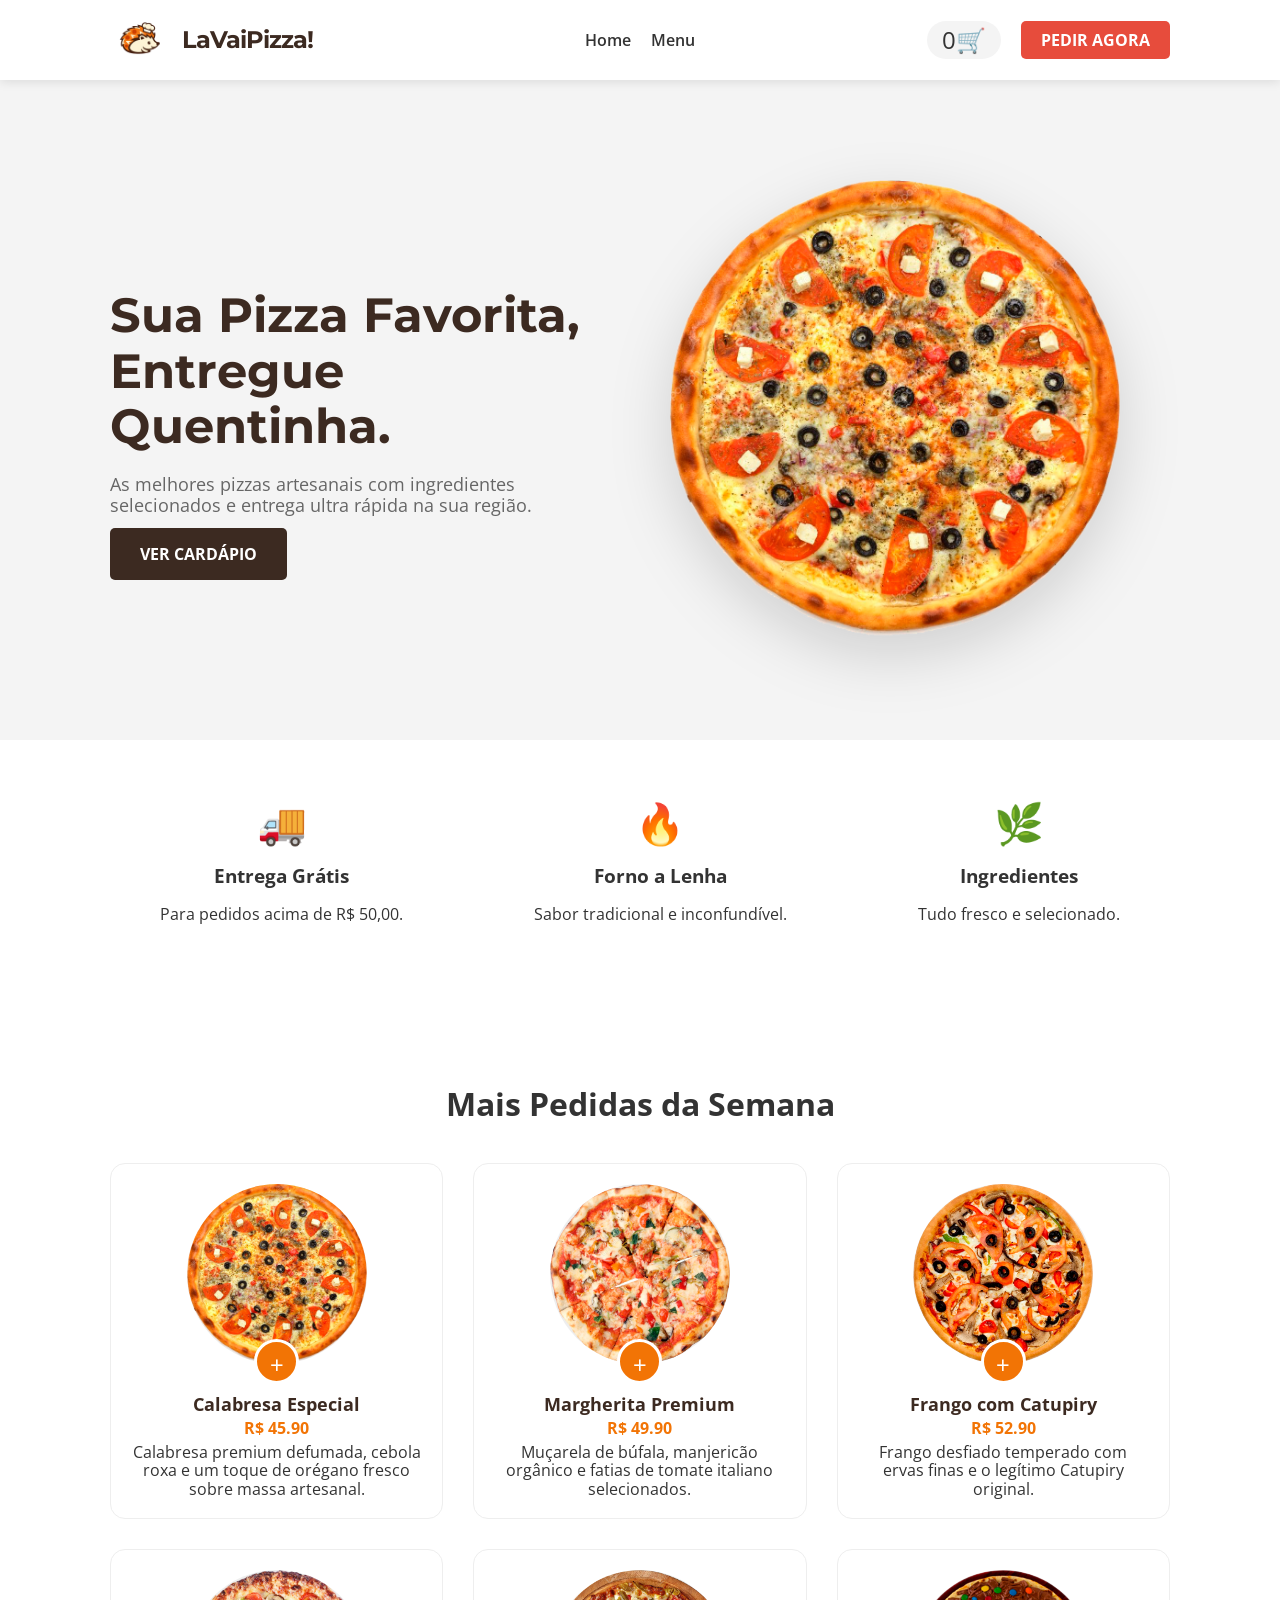
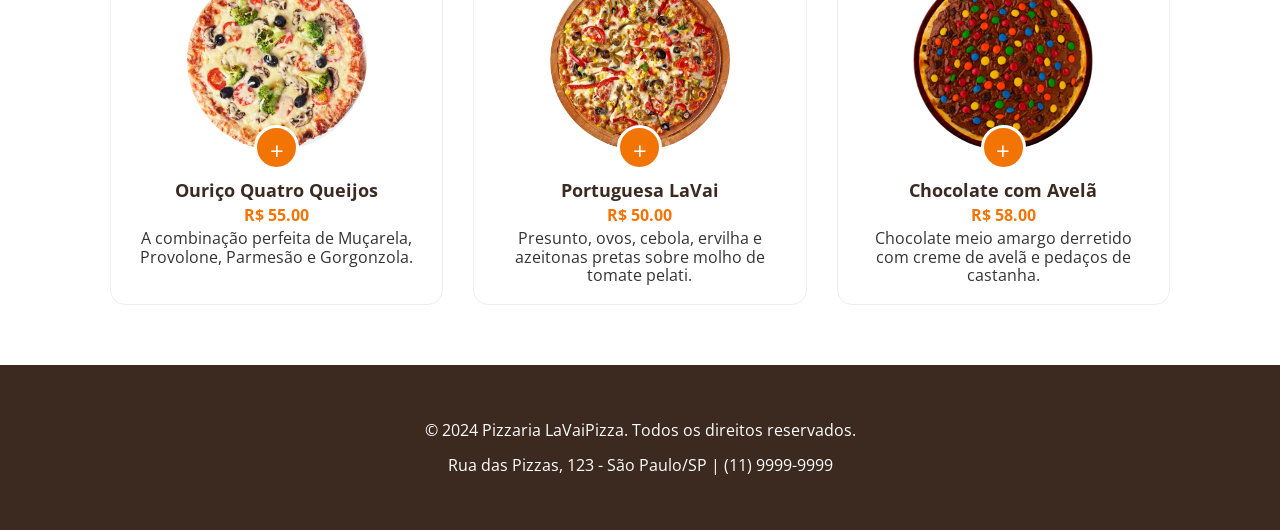
==== index.html @ 0cd98730 "first commit" ====
<!doctype html>
<html lang="pt-br">
  <head>
    <meta charset="utf-8" />
    <title>LaVaiPizza - Sua Pizza Favorita</title>
    <link rel="stylesheet" href="assets/css/normalize.css" />
    <link rel="stylesheet" href="assets/css/style.css" />
    <meta name="viewport" content="width=device-width, initial-scale=1.0" />
    <link
      href="https://fonts.googleapis.com/css2?family=Montserrat:wght@400;700&family=Open+Sans:wght@400;600&display=swap"
      rel="stylesheet"
    />
  </head>
  <body>
    <div class="models">
      <div class="pizza-item">
        <a href="">
          <div class="pizza-item--img"><img src="" /></div>
          <div class="pizza-item--add">+</div>
        </a>
        <div class="pizza-item--name">--</div>
        <div class="pizza-item--price">R$ --</div>
        <div class="pizza-item--desc">--</div>
      </div>

      <div class="cart--item">
        <img src="" />
        <div class="cart--item-nome">--</div>
        <div class="cart--item--qtarea">
          <button class="cart--item-qtmenos">-</button>
          <div class="cart--item--qt">1</div>
          <button class="cart--item-qtmais">+</button>
        </div>
      </div>
    </div>

    <!-- HEADER -->
    <header>
      <div class="container">
        <div class="logo">
          <img src="assets/images/logo.png" alt="LaVaiPizza Logo" />
          <span class="logo-name">LaVaiPizza!</span>
        </div>
        <nav class="menu-desktop">
          <ul>
            <li><a href="#">Home</a></li>
            <li><a href="#menu">Menu</a></li>
          </ul>
        </nav>
        <div class="header-actions">
          <div class="menu-openner"><span>0</span>🛒</div>
          <a href="#menu" class="btn-pedir" style="text-decoration: none"
            >PEDIR AGORA</a
          >
        </div>
      </div>
    </header>

    <main>
      <!-- SEÇÃO HERO -->
      <section class="hero">
        <div class="container">
          <div class="hero-text">
            <h1>Sua Pizza Favorita, Entregue Quentinha.</h1>
            <p>
              As melhores pizzas artesanais com ingredientes selecionados e
              entrega ultra rápida na sua região.
            </p>
            <a href="#menu" class="btn-cardapio">VER CARDÁPIO</a>
          </div>
          <div class="hero-img">
            <img src="assets/images/pizza.png" alt="Pizza Principal" />
          </div>
        </div>
      </section>

      <!-- SEÇÃO BENEFÍCIOS -->
      <section class="benefits">
        <div class="container">
          <div class="benefit-item">
            <div class="benefit-icon">🚚</div>
            <h3>Entrega Grátis</h3>
            <p>Para pedidos acima de R$ 50,00.</p>
          </div>
          <div class="benefit-item">
            <div class="benefit-icon">🔥</div>
            <h3>Forno a Lenha</h3>
            <p>Sabor tradicional e inconfundível.</p>
          </div>
          <div class="benefit-item">
            <div class="benefit-icon">🌿</div>
            <h3>Ingredientes</h3>
            <p>Tudo fresco e selecionado.</p>
          </div>
        </div>
      </section>

      <!-- ÁREA DO CARDÁPIO -->
      <section id="menu" class="menu-section">
        <div class="container">
          <h2>Mais Pedidas da Semana</h2>
          <div class="pizza-area"></div>
        </div>
      </section>
    </main>

    <!-- FOOTER -->
    <footer>
      <div class="container">
        <p>&copy; 2024 Pizzaria LaVaiPizza. Todos os direitos reservados.</p>
        <p>Rua das Pizzas, 123 - São Paulo/SP | (11) 9999-9999</p>
      </div>
    </footer>

    <!-- ASIDE -->
    <aside>
      <div class="cart--area">
        <div class="menu-closer">❌</div>
        <h1>Suas Pizzas</h1>
        <div class="cart"></div>
        <div class="cart--details">
          <div class="cart--totalitem subtotal">
            <span>Subtotal</span>
            <span>R$ --</span>
          </div>
          <div class="cart--totalitem desconto">
            <span>Desconto (-10%)</span>
            <span>R$ --</span>
          </div>
          <div class="cart--totalitem total big">
            <span>Total</span>
            <span>R$ --</span>
          </div>
          <div class="cart--finalizar">Finalizar a compra</div>
        </div>
      </div>
    </aside>

    <!-- MODAL -->
    <div class="pizzaWindowArea">
      <div class="pizzaWindowBody">
        <div class="pizzaInfo--cancelMobileButton">Voltar</div>
        <div class="pizzaBig">
          <img src="" />
        </div>
        <div class="pizzaInfo">
          <h1>--</h1>
          <div class="pizzaInfo--desc">--</div>
          <div class="pizzaInfo--sizearea">
            <div class="pizzaInfo--sector">Tamanho</div>
            <div class="pizzaInfo--sizes">
              <div data-key="0" class="pizzaInfo--size">
                PEQUENA <span>--</span>
              </div>
              <div data-key="1" class="pizzaInfo--size">
                MÉDIO <span>--</span>
              </div>
              <div data-key="2" class="pizzaInfo--size selected">
                GRANDE <span>--</span>
              </div>
            </div>
          </div>
          <div class="pizzaInfo--pricearea">
            <div class="pizzaInfo--sector">Preço</div>
            <div class="pizzaInfo--price">
              <div class="pizzaInfo--actualPrice">R$ --</div>
              <div class="pizzaInfo--qtarea">
                <button class="pizzaInfo--qtmenos">-</button>
                <div class="pizzaInfo--qt">1</div>
                <button class="pizzaInfo--qtmais">+</button>
              </div>
            </div>
          </div>
          <div class="pizzaInfo--addButton">Adicionar ao carrinho</div>
          <div class="pizzaInfo--cancelButton">Cancelar</div>
        </div>
      </div>
    </div>

    <script type="text/javascript" src="assets/js/pizzas.js"></script>
    <script type="text/javascript" src="assets/js/script.js"></script>
  </body>
</html>
---- assets/css/style.css ----
/* 1. CORES E CONFIGURAÇÕES GERAIS */

:root {
  --primary-color: #f27405;
  --primary-hover: #d95f04;
  --dark-color: #3c2a21;
  --light-color: #fdf5e6;
  --white: #ffffff;
  --grey: #f4f4f4;
  --text-color: #333;
  --btn-action: #e74c3c;
}

@keyframes float {
  0% {
    transform: translateY(0px);
  }
  50% {
    transform: translateY(-15px);
  }
  100% {
    transform: translateY(0px);
  }
}

* {
  box-sizing: border-box;
  scroll-behavior: smooth;
}

body {
  background-color: var(--white);
  font-family: 'Open Sans', sans-serif;
  color: var(--text-color);
  margin: 0;
  transition: transform ease 0.4s;
}

body.aside-open {
  transform: translateX(-350px);
}

.container {
  max-width: 1100px;
  margin: 0 auto;
  padding: 0 20px;
}

.models {
  display: none;
}

/* 2. HEADER (CABEÇALHO) */

header {
  background-color: var(--white);
  height: 80px;
  display: flex;
  align-items: center;
  position: sticky;
  top: 0;
  z-index: 999;
  box-shadow: 0 2px 10px rgba(0, 0, 0, 0.1);
}

header .container {
  display: flex;
  justify-content: space-between;
  align-items: center;
  width: 100%;
}

.logo {
  display: flex;
  align-items: center;
  gap: 12px;
}

.logo-name {
  font-family: 'Montserrat', sans-serif;
  font-size: 24px;
  font-weight: bold;
  color: var(--dark-color);
  letter-spacing: -1px;
}

.logo img {
  height: 60px;
}

nav ul {
  display: flex;
  list-style: none;
  gap: 20px;
}

nav ul li a {
  text-decoration: none;
  color: var(--text-color);
  font-weight: 600;
  transition: 0.3s;
}

nav ul li a:hover {
  color: var(--primary-color);
}

.header-actions {
  display: flex;
  align-items: center;
  gap: 20px;
}

.btn-pedir {
  background-color: var(--btn-action);
  color: var(--white);
  border: none;
  padding: 10px 20px;
  border-radius: 5px;
  font-weight: bold;
  cursor: pointer;
}

.menu-openner {
  font-size: 24px;
  cursor: pointer;
  background: var(--grey);
  padding: 5px 15px;
  border-radius: 20px;
}

.menu-closer {
  font-size: 30px;
  cursor: pointer;
  margin-bottom: 20px;
  color: var(--btn-action);
}

/* 3. HERO (BANNER) E BENEFÍCIOS */

.hero {
  background-color: var(--grey);
  padding: 80px 0;
}
.hero .container {
  display: flex;
  align-items: center;
  justify-content: space-between;
}
.hero-text {
  flex: 1;
}
.hero-text h1 {
  font-family: 'Montserrat', sans-serif;
  font-size: 48px;
  color: var(--dark-color);
  margin-bottom: 20px;
}
.hero-text p {
  font-size: 18px;
  color: #666;
  margin-bottom: 30px;
  max-width: 450px;
}
.btn-cardapio {
  background-color: var(--dark-color);
  color: var(--white);
  padding: 15px 30px;
  text-decoration: none;
  border-radius: 5px;
  font-weight: bold;
}
.hero-img {
  flex: 1;
  display: flex;
  justify-content: center;
  align-items: center;
  padding: 20px;
}
.hero-img img {
  max-width: 450px;
  width: 100%;
  height: auto;
  filter: drop-shadow(0 20px 30px rgba(0, 0, 0, 0.15));
  animation: float 4s ease-in-out infinite;
}

.benefits {
  padding: 60px 0;
  text-align: center;
}
.benefits .container {
  display: flex;
  justify-content: space-around;
  gap: 30px;
}
.benefit-icon {
  font-size: 40px;
  margin-bottom: 15px;
}

/* 4. VITRINE DE PIZZAS (CARDÁPIO) */

.menu-section {
  padding: 60px 0;
}
.menu-section h2 {
  text-align: center;
  margin-bottom: 40px;
  font-size: 32px;
}

.pizza-area {
  display: grid;
  grid-template-columns: repeat(auto-fill, minmax(250px, 1fr));
  gap: 30px;
}
.pizza-item {
  text-align: center;
  padding: 20px;
  border: 1px solid #eee;
  border-radius: 15px;
  transition: 0.3s;
  background-color: #fff;
}
.pizza-item a {
  display: flex;
  flex-direction: column;
  align-items: center;
  text-decoration: none;
  position: relative;
}
.pizza-item--img {
  width: 180px;
  height: 180px;
  background-color: #eee;
  border-radius: 50%;
  overflow: hidden;
  display: flex;
  justify-content: center;
  align-items: center;
}
.pizza-item--img img {
  width: 100%;
  height: auto;
}
.pizza-item--add {
  width: 45px;
  height: 45px;
  line-height: 45px;
  border-radius: 50%;
  background-color: var(--primary-color);
  color: #fff;
  font-size: 24px;
  margin-top: -25px;
  z-index: 2;
  border: 3px solid var(--white);
}
.pizza-item--name {
  color: var(--dark-color);
  font-weight: bold;
  margin-top: 10px;
  font-size: 18px;
}
.pizza-item--price {
  color: var(--primary-color);
  font-weight: bold;
  margin: 5px 0;
}

/* 5. MODAL (DETALHES DA PIZZA) */

.pizzaWindowArea {
  position: fixed;
  left: 0;
  top: 0;
  bottom: 0;
  right: 0;
  background-color: rgba(255, 255, 255, 0.8);
  display: none;
  justify-content: center;
  align-items: center;
  z-index: 2000;
  overflow-y: auto;
}
.pizzaWindowBody {
  width: 900px;
  background-color: var(--white);
  border-radius: 15px;
  box-shadow: 0px 0px 30px rgba(0, 0, 0, 0.2);
  display: flex;
  margin: 20px;
  padding: 40px;
}
.pizzaBig {
  flex: 1;
  display: flex;
  justify-content: center;
  align-items: center;
}
.pizzaBig img {
  width: 300px;
  height: auto;
}
.pizzaInfo {
  flex: 1;
  font-family: 'Montserrat', sans-serif;
}
.pizzaInfo h1 {
  margin-top: 0;
}
.pizzaInfo--desc {
  color: #999;
  font-size: 14px;
  margin-bottom: 20px;
}
.pizzaInfo--sector {
  color: #ccc;
  text-transform: uppercase;
  font-size: 12px;
  margin-top: 20px;
  margin-bottom: 5px;
}
.pizzaInfo--sizes {
  display: inline-flex;
  border-radius: 10px;
  overflow: hidden;
  background: #eee;
}
.pizzaInfo--size {
  padding: 10px 15px;
  cursor: pointer;
  font-size: 13px;
}
.pizzaInfo--size.selected {
  background-color: var(--primary-color);
  color: #fff;
}
.pizzaInfo--price {
  display: flex;
  align-items: center;
  margin-top: 20px;
}
.pizzaInfo--actualPrice {
  font-size: 28px;
  font-weight: bold;
  margin-right: 30px;
}
.pizzaInfo--qt {
  line-height: 40px;
  font-size: 18px;
  font-weight: bold;
  padding: 0px 10px;
  color: #000;
}
.pizzaInfo--qtarea {
  display: inline-flex;
  background-color: #eee;
  border-radius: 10px;
  height: 40px;
  align-items: center;
}
.pizzaInfo--qtarea button {
  border: 0;
  background-color: transparent;
  font-size: 24px;
  outline: 0;
  cursor: pointer;
  padding: 0px 15px;
  color: var(--dark-color);
}
.pizzaInfo--addButton {
  margin-top: 30px;
  padding: 15px 30px;
  background: #48d05f;
  color: #fff;
  border-radius: 25px;
  display: inline-block;
  cursor: pointer;
  font-weight: bold;
}
.pizzaInfo--cancelButton {
  display: inline-block;
  cursor: pointer;
  margin-left: 20px;
  color: #999;
  font-weight: bold;
  text-decoration: underline;
}

/* 6. ASIDE (CARRINHO) E FOOTER */

aside {
  background-color: var(--white);
  position: fixed;
  top: 0;
  right: -100%;
  width: 350px;
  height: 100vh;
  transition: all ease 0.4s;
  z-index: 1000;
  display: flex;
  flex-direction: column;
  box-shadow: -5px 0 15px rgba(0, 0, 0, 0.1);
}
aside.show {
  right: 0;
}
.cart--area {
  padding: 20px;
  flex: 1;
  overflow-y: auto;
}
.cart--item {
  display: flex;
  align-items: center;
  margin: 15px 0;
  border-bottom: 1px solid #eee;
  padding-bottom: 10px;
}
.cart--item img {
  width: 50px;
  height: 50px;
  margin-right: 15px;
  border-radius: 50%;
}
.cart--item-nome {
  flex: 1;
  font-weight: bold;
  font-size: 14px;
  color: var(--dark-color);
}
.cart--item--qtarea {
  display: inline-flex;
  background-color: #eee;
  border-radius: 10px;
  height: 30px;
  align-items: center;
}
.cart--item--qtarea button {
  border: 0;
  background: transparent;
  font-size: 18px;
  cursor: pointer;
  padding: 0 10px;
}
.cart--item--qt {
  font-size: 14px;
  font-weight: bold;
  padding: 0 5px;
}
.cart--details {
  padding: 20px;
  background-color: #f9f9f9;
  border-top: 1px solid #eee;
}
.cart--totalitem {
  display: flex;
  justify-content: space-between;
  padding: 8px 0;
  color: var(--dark-color);
}
.cart--totalitem.total.big {
  font-size: 22px;
  font-weight: bold;
  color: var(--primary-color);
  margin-top: 10px;
  border-top: 2px solid #ddd;
  padding-top: 15px;
}

.cart--finalizar {
  display: block;
  background-color: #48d05f;
  color: #fff;
  padding: 15px;
  border-radius: 30px;
  text-align: center;
  font-weight: bold;
  margin-top: 20px;
  cursor: pointer;
  text-decoration: none;
  transition: all ease 0.2s;
}

.cart--finalizar:hover {
  background-color: #35af4a;
}

footer {
  background-color: var(--dark-color);
  color: var(--white);
  padding: 40px 0;
  text-align: center;
}

/* 7. RESPONSIVIDADE (MOBILE) */

@media (max-width: 740px) {
  header {
    height: 70px;
    padding: 0;
  }
  header .container {
    flex-wrap: nowrap !important;
    justify-content: space-between;
    padding: 0 10px;
    gap: 5px;
  }
  .logo-name {
    display: none;
  }
  .logo img {
    height: 40px;
  }
  nav ul {
    display: flex !important;
    gap: 8px;
    padding: 0;
  }
  nav ul li a {
    font-size: 14px;
    white-space: nowrap;
  }
  .header-actions {
    width: auto;
    gap: 8px;
  }
  .menu-openner {
    font-size: 16px;
    padding: 5px 10px;
  }
  .btn-pedir {
    padding: 5px 10px;
    font-size: 10px;
    white-space: nowrap;
  }

  .hero .container {
    flex-direction: column;
    text-align: center;
  }
  .hero-text h1 {
    font-size: 32px;
    line-height: 1.1;
    margin-bottom: 20px;
  }
  .btn-cardapio {
    display: inline-block;
    width: auto;
    padding: 15px 40px;
    margin-bottom: 30px;
  }
  .hero-img img {
    max-width: 220px;
  }

  .benefits .container {
    flex-direction: column;
    gap: 40px;
    padding: 0 40px;
  }
  .benefit-item h3 {
    font-size: 24px;
  }

  .pizza-area {
    grid-template-columns: 1fr;
    justify-items: center;
  }

  .pizzaWindowArea {
    align-items: flex-start;
    padding-top: 20px;
  }
  .pizzaWindowBody {
    flex-direction: column;
    align-items: center;
    width: 95%;
    padding: 15px;
    border-radius: 15px;
    margin: auto;
  }
  .pizzaBig img {
    width: 140px;
    margin-bottom: 10px;
  }
  .pizzaInfo {
    padding-left: 0;
    text-align: center;
  }
  .pizzaInfo h1 {
    font-size: 22px;
    margin: 10px 0;
  }
  .pizzaInfo--desc {
    font-size: 13px;
    margin-bottom: 15px;
  }
  .pizzaInfo--qtarea {
    height: 45px;
  }
  .pizzaInfo--addButton {
    width: 100%;
    margin-top: 15px;
  }
  .pizzaInfo--cancelButton {
    display: block;
    text-align: center;
    width: 100%;
    margin-top: 10px;
    margin-left: 0;
  }

  aside {
    width: 100%;
    position: fixed;
    right: -100%;
    transition: all ease 0.4s;
  }
  aside.show {
    right: 0;
  }
  body.aside-open {
    transform: translateX(-100%);
  }
  .cart--item img {
    width: 40px;
    height: 40px;
  }
  .cart--totalitem.total.big {
    font-size: 26px;
    border-top: 2px solid #eee;
  }
  .cart--finalizar {
    display: block;
    background-color: #48d05f;
    color: #fff;
    padding: 18px;
    border-radius: 30px;
    text-align: center;
    font-weight: bold;
    font-size: 18px;
    margin-top: 15px;
    cursor: pointer;
  }
}
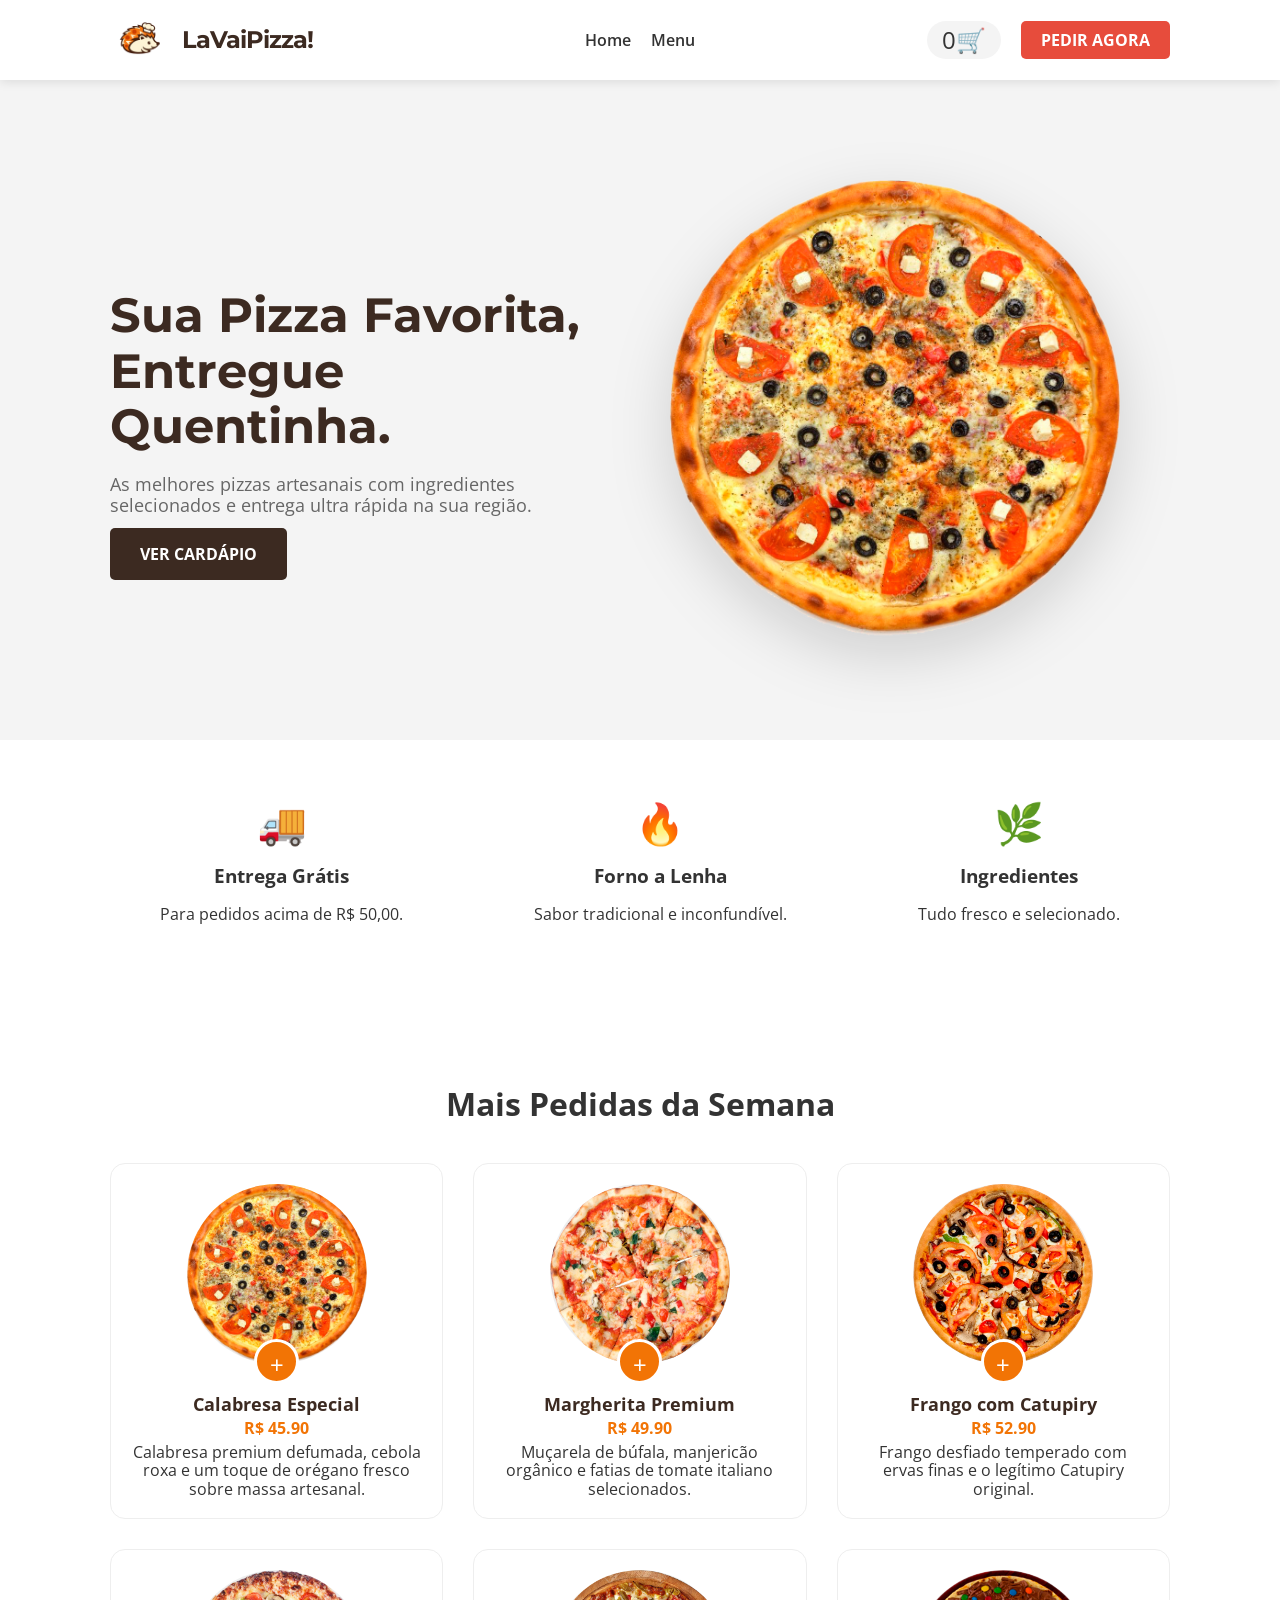
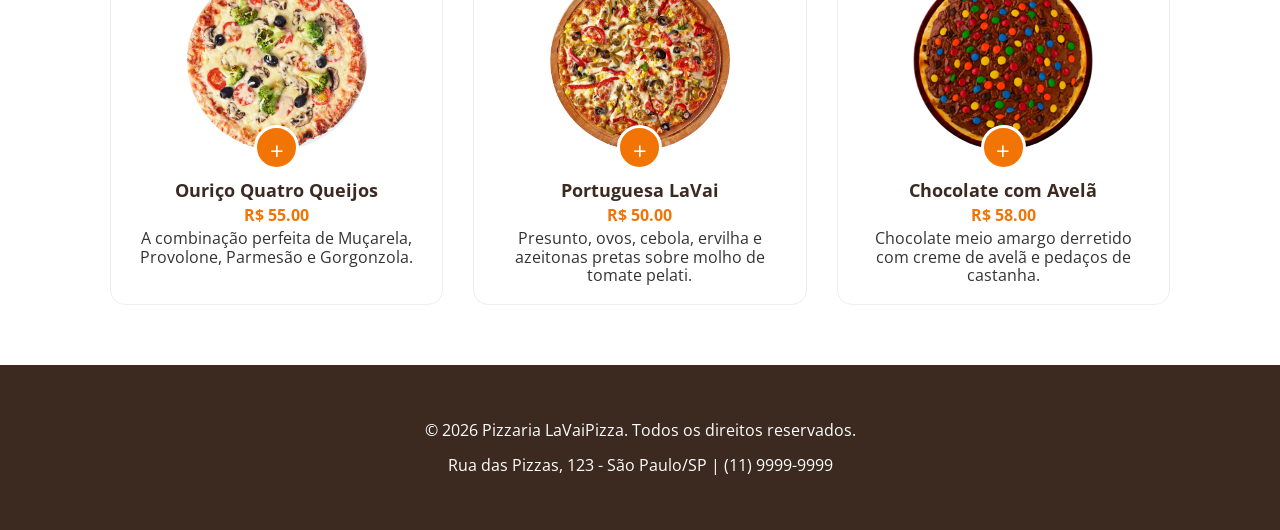
==== commit 62ec3d42: "Update copyright year in footer" ====
--- a/index.html
+++ b/index.html
@@ -107,7 +107,7 @@
     <!-- FOOTER -->
     <footer>
       <div class="container">
-        <p>&copy; 2024 Pizzaria LaVaiPizza. Todos os direitos reservados.</p>
+        <p>&copy; 2026 Pizzaria LaVaiPizza. Todos os direitos reservados.</p>
         <p>Rua das Pizzas, 123 - São Paulo/SP | (11) 9999-9999</p>
       </div>
     </footer>
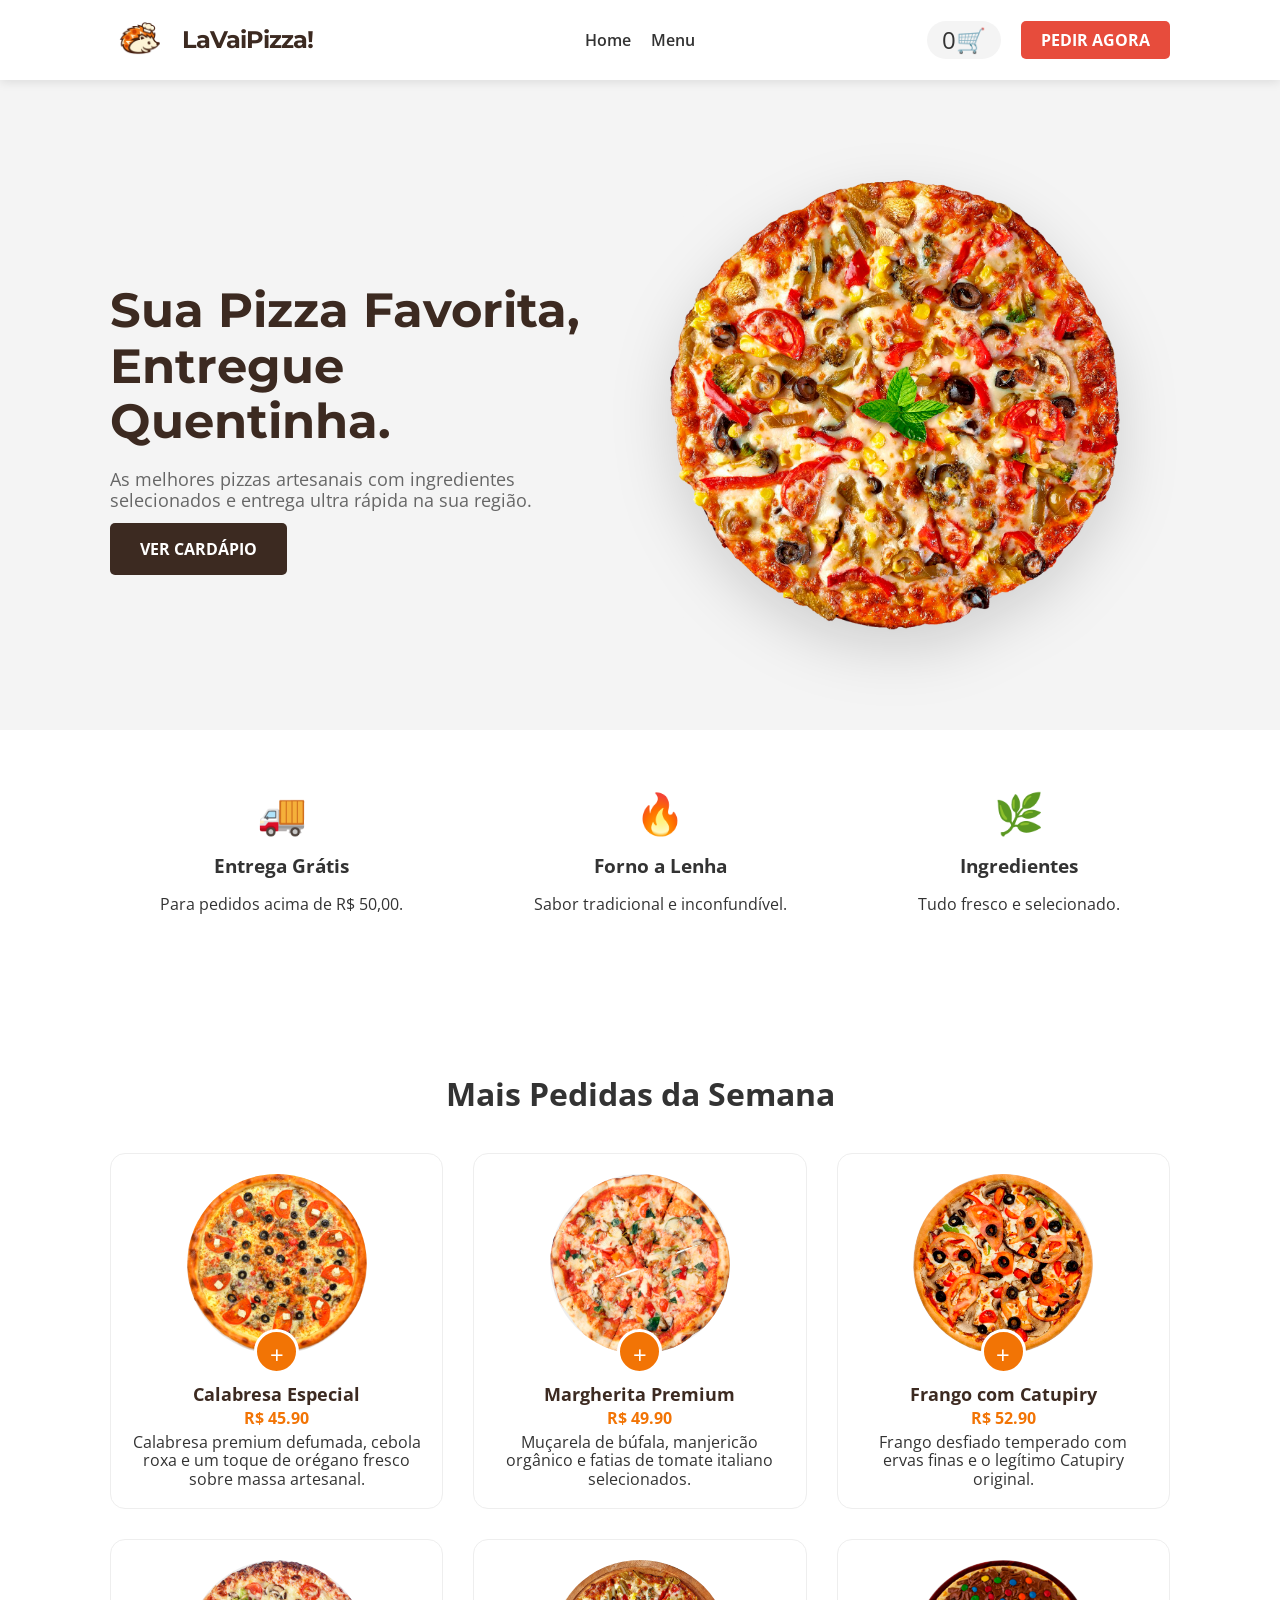
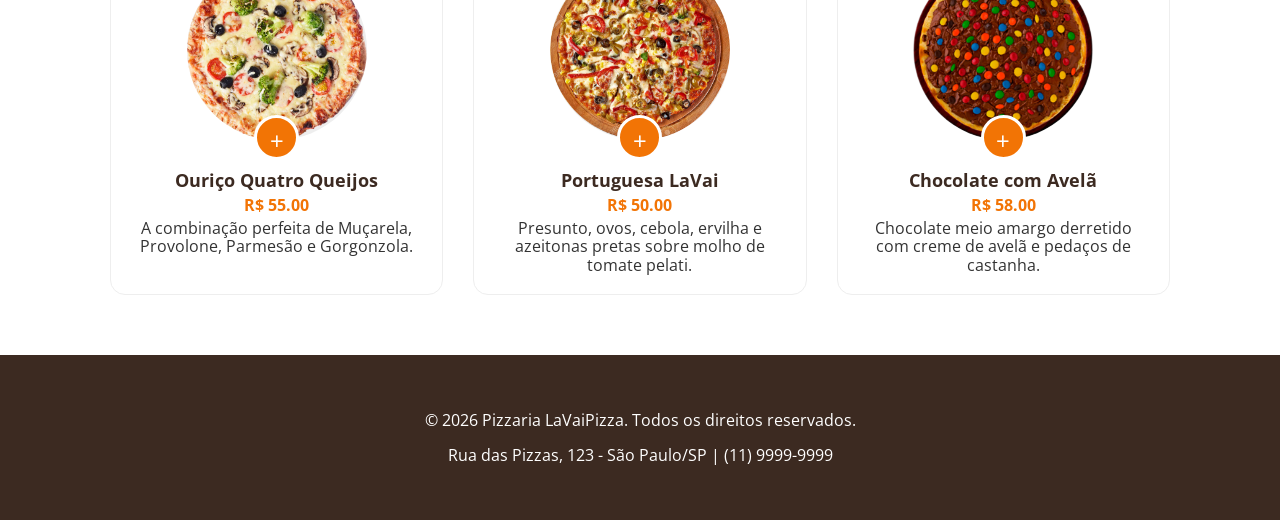
==== commit 10069354: "Update pizza image in index.html" ====
--- a/index.html
+++ b/index.html
@@ -69,7 +69,7 @@
             <a href="#menu" class="btn-cardapio">VER CARDÁPIO</a>
           </div>
           <div class="hero-img">
-            <img src="assets/images/pizza.png" alt="Pizza Principal" />
+            <img src="assets/images/pizza6.png" alt="Pizza Principal" />
           </div>
         </div>
       </section>
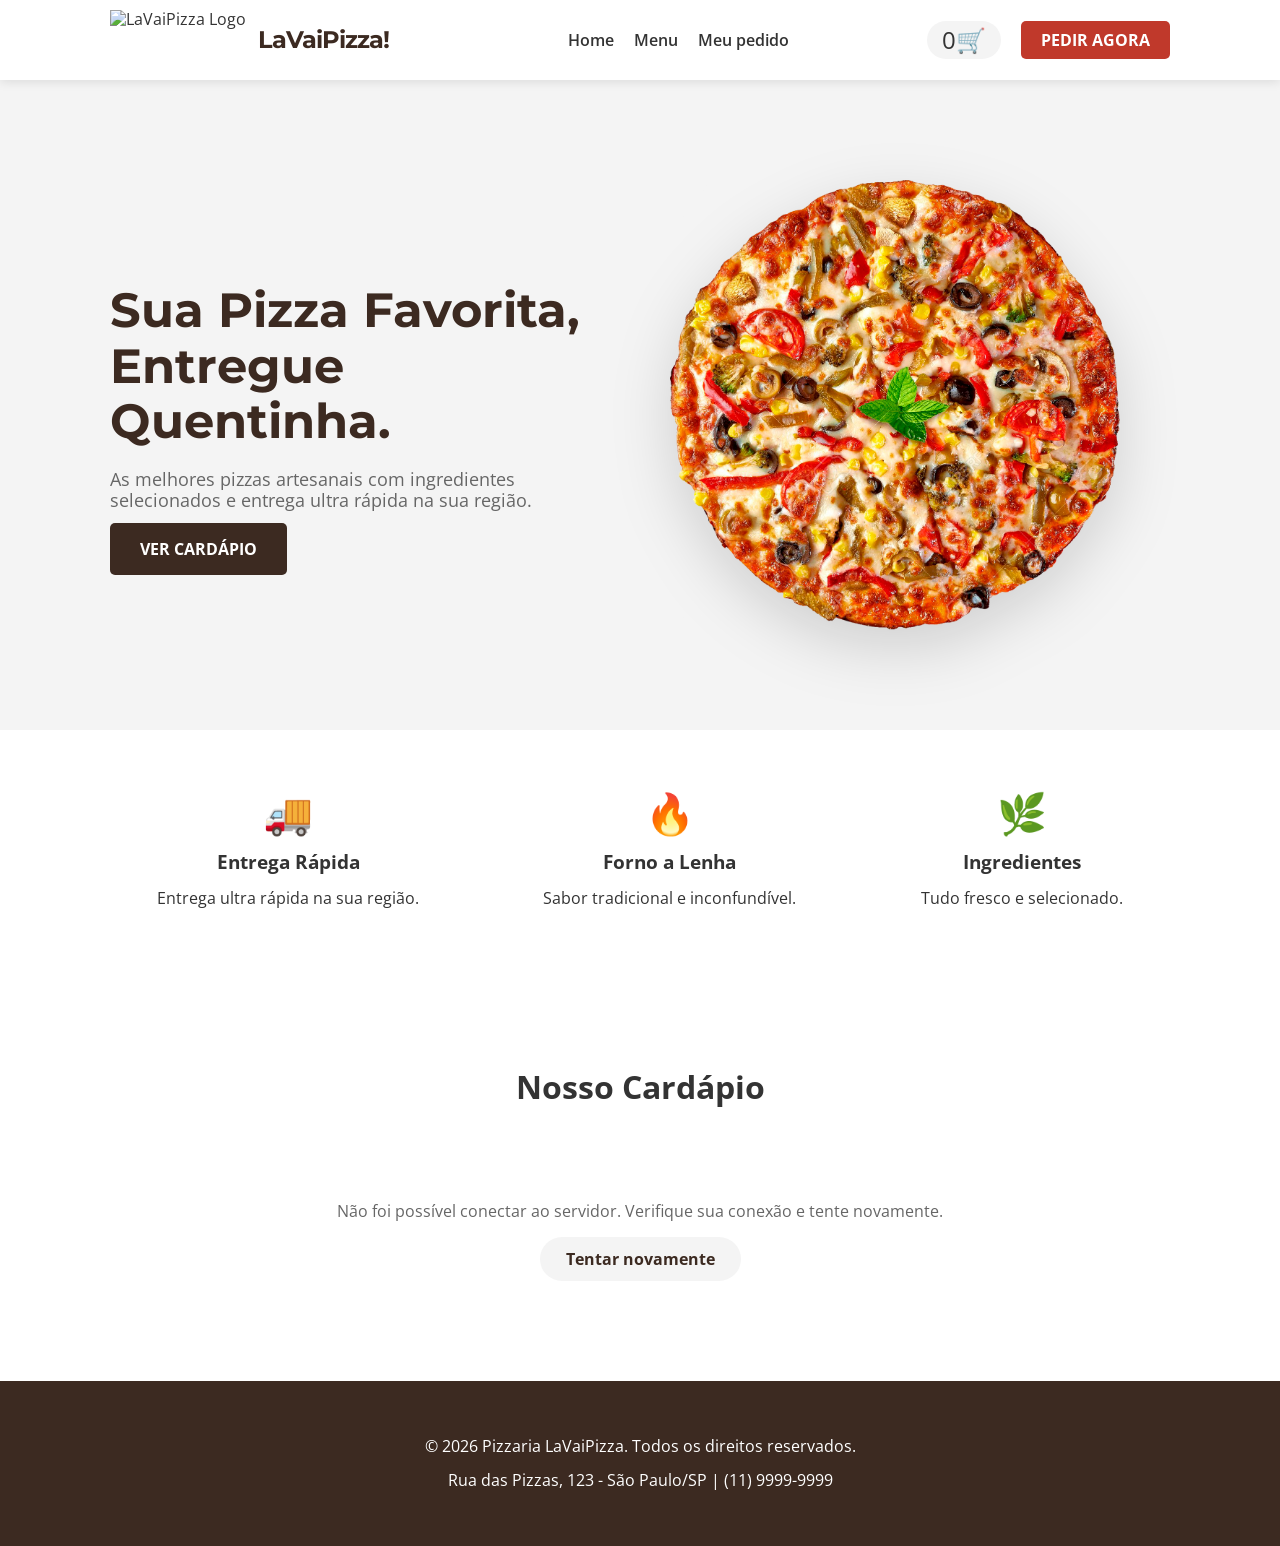
==== commit c5761f5a: "﻿PIM IV: site integrado com a API e acompanhamento do pedido - Cardapio, precos e promocoes vindos d" ====
--- a/index.html
+++ b/index.html
@@ -12,11 +12,13 @@
     />
   </head>
   <body>
+    <a class="skip-link" href="#menu">Pular para o cardápio</a>
     <div class="models">
       <div class="pizza-item">
-        <a href="">
-          <div class="pizza-item--img"><img src="" /></div>
-          <div class="pizza-item--add">+</div>
+        <a href="#">
+          <div class="pizza-item--img"><img src="" alt="" /></div>
+          <span class="pizza-item--badge" hidden></span>
+          <div class="pizza-item--add" aria-hidden="true">+</div>
         </a>
         <div class="pizza-item--name">--</div>
         <div class="pizza-item--price">R$ --</div>
@@ -24,12 +26,15 @@
       </div>
 
       <div class="cart--item">
-        <img src="" />
-        <div class="cart--item-nome">--</div>
+        <img src="" alt="" />
+        <div class="cart--item-info">
+          <div class="cart--item-nome">--</div>
+          <div class="cart--item-preco"></div>
+        </div>
         <div class="cart--item--qtarea">
-          <button class="cart--item-qtmenos">-</button>
+          <button type="button" class="cart--item-qtmenos">-</button>
           <div class="cart--item--qt">1</div>
-          <button class="cart--item-qtmais">+</button>
+          <button type="button" class="cart--item-qtmais">+</button>
         </div>
       </div>
     </div>
@@ -38,17 +43,24 @@
     <header>
       <div class="container">
         <div class="logo">
-          <img src="assets/images/logo.png" alt="LaVaiPizza Logo" />
+          <img src="assets/images/Logo.png" alt="LaVaiPizza Logo" />
           <span class="logo-name">LaVaiPizza!</span>
         </div>
-        <nav class="menu-desktop">
+        <nav class="menu-desktop" aria-label="Principal">
           <ul>
             <li><a href="#">Home</a></li>
             <li><a href="#menu">Menu</a></li>
+            <li><a href="acompanhar.html">Meu pedido</a></li>
           </ul>
         </nav>
         <div class="header-actions">
-          <div class="menu-openner"><span>0</span>🛒</div>
+          <button
+            type="button"
+            class="menu-openner"
+            aria-label="Abrir carrinho"
+          >
+            <span class="menu-openner--qt">0</span>🛒
+          </button>
           <a href="#menu" class="btn-pedir" style="text-decoration: none"
             >PEDIR AGORA</a
           >
@@ -74,22 +86,37 @@
         </div>
       </section>
 
+      <!-- PROMOÇÕES VIGENTES (vêm da API) -->
+      <section
+        class="promo-banner"
+        id="promoBanner"
+        aria-label="Promoções"
+        hidden
+      >
+        <div class="container">
+          <strong>🎉 Promoções de hoje:</strong>
+          <ul id="promoLista"></ul>
+        </div>
+      </section>
+
       <!-- SEÇÃO BENEFÍCIOS -->
       <section class="benefits">
         <div class="container">
           <div class="benefit-item">
             <div class="benefit-icon">🚚</div>
-            <h3>Entrega Grátis</h3>
-            <p>Para pedidos acima de R$ 50,00.</p>
+            <h2 id="beneficioEntregaTitulo">Entrega Rápida</h2>
+            <p id="beneficioEntregaTexto">
+              Entrega ultra rápida na sua região.
+            </p>
           </div>
           <div class="benefit-item">
             <div class="benefit-icon">🔥</div>
-            <h3>Forno a Lenha</h3>
+            <h2>Forno a Lenha</h2>
             <p>Sabor tradicional e inconfundível.</p>
           </div>
           <div class="benefit-item">
             <div class="benefit-icon">🌿</div>
-            <h3>Ingredientes</h3>
+            <h2>Ingredientes</h2>
             <p>Tudo fresco e selecionado.</p>
           </div>
         </div>
@@ -98,7 +125,7 @@
       <!-- ÁREA DO CARDÁPIO -->
       <section id="menu" class="menu-section">
         <div class="container">
-          <h2>Mais Pedidas da Semana</h2>
+          <h2>Nosso Cardápio</h2>
           <div class="pizza-area"></div>
         </div>
       </section>
@@ -112,52 +139,81 @@
       </div>
     </footer>
 
-    <!-- ASIDE -->
-    <aside>
+    <!-- ASIDE (CARRINHO) -->
+    <aside aria-label="Carrinho">
       <div class="cart--area">
-        <div class="menu-closer">❌</div>
-        <h1>Suas Pizzas</h1>
+        <button type="button" class="menu-closer" aria-label="Fechar carrinho">
+          ❌
+        </button>
+        <h2>Suas Pizzas</h2>
         <div class="cart"></div>
         <div class="cart--details">
           <div class="cart--totalitem subtotal">
             <span>Subtotal</span>
             <span>R$ --</span>
           </div>
-          <div class="cart--totalitem desconto">
-            <span>Desconto (-10%)</span>
+          <div class="cart--totalitem desconto" hidden>
+            <span>Desconto</span>
+            <span>R$ --</span>
+          </div>
+          <ul class="cart--promos"></ul>
+          <div class="cart--totalitem entrega">
+            <span>Entrega</span>
             <span>R$ --</span>
           </div>
           <div class="cart--totalitem total big">
             <span>Total</span>
             <span>R$ --</span>
           </div>
-          <div class="cart--finalizar">Finalizar a compra</div>
+          <p class="cart--erro" role="alert" hidden></p>
+          <button type="button" class="cart--finalizar">
+            Finalizar a compra
+          </button>
         </div>
       </div>
     </aside>
 
-    <!-- MODAL -->
+    <!-- MODAL DA PIZZA -->
     <div class="pizzaWindowArea">
-      <div class="pizzaWindowBody">
-        <div class="pizzaInfo--cancelMobileButton">Voltar</div>
+      <div
+        class="pizzaWindowBody"
+        role="dialog"
+        aria-modal="true"
+        aria-labelledby="pizzaModalNome"
+      >
+        <button type="button" class="pizzaInfo--cancelMobileButton">
+          Voltar
+        </button>
         <div class="pizzaBig">
-          <img src="" />
+          <img src="" alt="" />
         </div>
         <div class="pizzaInfo">
-          <h1>--</h1>
+          <h2 id="pizzaModalNome">--</h2>
           <div class="pizzaInfo--desc">--</div>
           <div class="pizzaInfo--sizearea">
             <div class="pizzaInfo--sector">Tamanho</div>
             <div class="pizzaInfo--sizes">
-              <div data-key="0" class="pizzaInfo--size">
+              <button
+                type="button"
+                data-tamanho="Pequena"
+                class="pizzaInfo--size"
+              >
                 PEQUENA <span>--</span>
-              </div>
-              <div data-key="1" class="pizzaInfo--size">
-                MÉDIO <span>--</span>
-              </div>
-              <div data-key="2" class="pizzaInfo--size selected">
+              </button>
+              <button
+                type="button"
+                data-tamanho="Media"
+                class="pizzaInfo--size"
+              >
+                MÉDIA <span>--</span>
+              </button>
+              <button
+                type="button"
+                data-tamanho="Grande"
+                class="pizzaInfo--size selected"
+              >
                 GRANDE <span>--</span>
-              </div>
+              </button>
             </div>
           </div>
           <div class="pizzaInfo--pricearea">
@@ -165,19 +221,208 @@
             <div class="pizzaInfo--price">
               <div class="pizzaInfo--actualPrice">R$ --</div>
               <div class="pizzaInfo--qtarea">
-                <button class="pizzaInfo--qtmenos">-</button>
+                <button
+                  type="button"
+                  class="pizzaInfo--qtmenos"
+                  aria-label="Diminuir quantidade"
+                >
+                  -
+                </button>
                 <div class="pizzaInfo--qt">1</div>
-                <button class="pizzaInfo--qtmais">+</button>
-              </div>
-            </div>
-          </div>
-          <div class="pizzaInfo--addButton">Adicionar ao carrinho</div>
-          <div class="pizzaInfo--cancelButton">Cancelar</div>
+                <button
+                  type="button"
+                  class="pizzaInfo--qtmais"
+                  aria-label="Aumentar quantidade"
+                >
+                  +
+                </button>
+              </div>
+            </div>
+          </div>
+          <button type="button" class="pizzaInfo--addButton">
+            Adicionar ao carrinho
+          </button>
+          <button type="button" class="pizzaInfo--cancelButton">
+            Cancelar
+          </button>
         </div>
       </div>
     </div>
 
-    <script type="text/javascript" src="assets/js/pizzas.js"></script>
-    <script type="text/javascript" src="assets/js/script.js"></script>
+    <!-- CHECKOUT (dados de entrega) -->
+    <div class="checkout-area" id="checkoutArea" hidden>
+      <div
+        class="checkout-body"
+        role="dialog"
+        aria-modal="true"
+        aria-labelledby="checkoutTitulo"
+      >
+        <div id="checkoutFormView">
+          <h2 id="checkoutTitulo">Finalizar pedido</h2>
+          <p class="checkout-resumo" id="checkoutResumo"></p>
+
+          <form id="checkoutForm">
+            <div class="campo">
+              <label for="ckNome">Nome completo</label>
+              <input
+                id="ckNome"
+                name="nome"
+                type="text"
+                autocomplete="name"
+                required
+                minlength="2"
+                maxlength="150"
+              />
+            </div>
+            <div class="campo-linha">
+              <div class="campo">
+                <label for="ckTelefone">Telefone com DDD</label>
+                <input
+                  id="ckTelefone"
+                  name="telefone"
+                  type="tel"
+                  inputmode="tel"
+                  autocomplete="tel-national"
+                  required
+                  maxlength="20"
+                  placeholder="(11) 91234-5678"
+                  pattern="^\(?\d{2}\)?\s?9?\d{4}-?\d{4}$"
+                  title="Informe o DDD e o número, por exemplo (11) 91234-5678"
+                />
+              </div>
+              <div class="campo">
+                <label for="ckEmail">E-mail (opcional)</label>
+                <input
+                  id="ckEmail"
+                  name="email"
+                  type="email"
+                  autocomplete="email"
+                  maxlength="100"
+                />
+              </div>
+            </div>
+            <div class="campo-linha">
+              <div class="campo campo-curto">
+                <label for="ckCep">CEP</label>
+                <input
+                  id="ckCep"
+                  name="cep"
+                  type="text"
+                  inputmode="numeric"
+                  autocomplete="postal-code"
+                  required
+                  maxlength="9"
+                  placeholder="00000-000"
+                  pattern="^\d{5}-?\d{3}$"
+                  title="Informe o CEP no formato 00000-000"
+                />
+              </div>
+              <div class="campo">
+                <label for="ckLogradouro">Rua</label>
+                <input
+                  id="ckLogradouro"
+                  name="logradouro"
+                  type="text"
+                  autocomplete="address-line1"
+                  required
+                  maxlength="150"
+                />
+              </div>
+            </div>
+            <div class="campo-linha">
+              <div class="campo campo-curto">
+                <label for="ckNumero">Número</label>
+                <input
+                  id="ckNumero"
+                  name="numero"
+                  type="text"
+                  required
+                  maxlength="10"
+                />
+              </div>
+              <div class="campo">
+                <label for="ckComplemento">Complemento (opcional)</label>
+                <input
+                  id="ckComplemento"
+                  name="complemento"
+                  type="text"
+                  autocomplete="address-line2"
+                  maxlength="60"
+                />
+              </div>
+            </div>
+            <div class="campo-linha">
+              <div class="campo">
+                <label for="ckBairro">Bairro</label>
+                <input
+                  id="ckBairro"
+                  name="bairro"
+                  type="text"
+                  required
+                  maxlength="80"
+                />
+              </div>
+              <div class="campo">
+                <label for="ckCidade">Cidade</label>
+                <input
+                  id="ckCidade"
+                  name="cidade"
+                  type="text"
+                  autocomplete="address-level2"
+                  maxlength="80"
+                  value="São Paulo"
+                />
+              </div>
+            </div>
+
+            <p class="checkout-erro" id="checkoutErro" role="alert" hidden></p>
+
+            <div class="checkout-acoes">
+              <button
+                type="button"
+                class="btn-secundario"
+                id="checkoutCancelar"
+              >
+                Voltar ao carrinho
+              </button>
+              <button
+                type="submit"
+                class="btn-confirmar"
+                id="checkoutConfirmar"
+              >
+                Confirmar pedido
+              </button>
+            </div>
+          </form>
+        </div>
+
+        <div id="checkoutSucessoView" hidden>
+          <h2 id="checkoutSucessoTitulo" tabindex="-1">
+            Pedido confirmado! 🍕
+          </h2>
+          <p>Guarde o código para acompanhar o seu pedido:</p>
+          <p class="codigo-pedido" id="sucessoCodigo">--</p>
+          <p id="sucessoDetalhe"></p>
+          <div class="checkout-acoes">
+            <button type="button" class="btn-secundario" id="sucessoCopiar">
+              Copiar código
+            </button>
+            <a
+              class="btn-confirmar"
+              id="sucessoAcompanhar"
+              href="acompanhar.html"
+              >Acompanhar pedido</a
+            >
+          </div>
+          <button type="button" class="link-fechar" id="sucessoFechar">
+            Fechar
+          </button>
+        </div>
+      </div>
+    </div>
+
+    <script src="assets/js/config.js"></script>
+    <script src="assets/js/api.js"></script>
+    <script src="assets/js/script.js"></script>
   </body>
 </html>
--- a/assets/css/style.css
+++ b/assets/css/style.css
@@ -1,14 +1,14 @@
 /* 1. CORES E CONFIGURAÇÕES GERAIS */
 
 :root {
-  --primary-color: #f27405;
-  --primary-hover: #d95f04;
+  --primary-color: #b35400; /* escurecido para contraste >= 4,5:1 com texto branco */
+  --primary-hover: #8f4300;
   --dark-color: #3c2a21;
   --light-color: #fdf5e6;
   --white: #ffffff;
   --grey: #f4f4f4;
   --text-color: #333;
-  --btn-action: #e74c3c;
+  --btn-action: #c0392b;
 }
 
 @keyframes float {
@@ -193,6 +193,10 @@
   display: flex;
   justify-content: space-around;
   gap: 30px;
+}
+.benefit-item h2 {
+  font-size: 1.17em;
+  margin: 0 0 8px;
 }
 .benefit-icon {
   font-size: 40px;
@@ -306,16 +310,17 @@
   flex: 1;
   font-family: 'Montserrat', sans-serif;
 }
-.pizzaInfo h1 {
+.pizzaInfo h2 {
   margin-top: 0;
+  font-size: 2em;
 }
 .pizzaInfo--desc {
-  color: #999;
+  color: #666;
   font-size: 14px;
   margin-bottom: 20px;
 }
 .pizzaInfo--sector {
-  color: #ccc;
+  color: #767676;
   text-transform: uppercase;
   font-size: 12px;
   margin-top: 20px;
@@ -372,7 +377,7 @@
 .pizzaInfo--addButton {
   margin-top: 30px;
   padding: 15px 30px;
-  background: #48d05f;
+  background: #1e7a34;
   color: #fff;
   border-radius: 25px;
   display: inline-block;
@@ -383,7 +388,7 @@
   display: inline-block;
   cursor: pointer;
   margin-left: 20px;
-  color: #999;
+  color: #666;
   font-weight: bold;
   text-decoration: underline;
 }
@@ -397,7 +402,8 @@
   right: -100%;
   width: 350px;
   height: 100vh;
-  transition: all ease 0.4s;
+  transition: right ease 0.4s, visibility 0s linear 0.4s;
+  visibility: hidden;
   z-index: 1000;
   display: flex;
   flex-direction: column;
@@ -405,6 +411,8 @@
 }
 aside.show {
   right: 0;
+  visibility: visible;
+  transition: right ease 0.4s, visibility 0s;
 }
 .cart--area {
   padding: 20px;
@@ -471,7 +479,7 @@
 
 .cart--finalizar {
   display: block;
-  background-color: #48d05f;
+  background-color: #1e7a34;
   color: #fff;
   padding: 15px;
   border-radius: 30px;
@@ -484,7 +492,7 @@
 }
 
 .cart--finalizar:hover {
-  background-color: #35af4a;
+  background-color: #17622a;
 }
 
 footer {
@@ -560,7 +568,7 @@
     gap: 40px;
     padding: 0 40px;
   }
-  .benefit-item h3 {
+  .benefit-item h2 {
     font-size: 24px;
   }
 
@@ -589,7 +597,7 @@
     padding-left: 0;
     text-align: center;
   }
-  .pizzaInfo h1 {
+  .pizzaInfo h2 {
     font-size: 22px;
     margin: 10px 0;
   }
@@ -616,10 +624,13 @@
     width: 100%;
     position: fixed;
     right: -100%;
-    transition: all ease 0.4s;
+    transition: right ease 0.4s, visibility 0s linear 0.4s;
+  visibility: hidden;
   }
   aside.show {
     right: 0;
+  visibility: visible;
+  transition: right ease 0.4s, visibility 0s;
   }
   body.aside-open {
     transform: translateX(-100%);
@@ -634,7 +645,7 @@
   }
   .cart--finalizar {
     display: block;
-    background-color: #48d05f;
+    background-color: #1e7a34;
     color: #fff;
     padding: 18px;
     border-radius: 30px;
@@ -645,3 +656,518 @@
     cursor: pointer;
   }
 }
+
+/* 8. COMPONENTES DA INTEGRAÇÃO COM A API (cardápio dinâmico, carrinho, checkout, acompanhamento) */
+
+body.modal-aberto {
+  overflow: hidden;
+}
+
+button:focus-visible,
+a:focus-visible,
+input:focus-visible {
+  outline: 3px solid var(--primary-color);
+  outline-offset: 2px;
+}
+
+/* Botões que antes eram divs */
+.menu-openner,
+.menu-closer,
+.pizzaInfo--size,
+.pizzaInfo--addButton,
+.pizzaInfo--cancelButton,
+.pizzaInfo--cancelMobileButton,
+.cart--finalizar {
+  font-family: inherit;
+  border: 0;
+  color: inherit;
+}
+.menu-closer {
+  background: none;
+  padding: 0;
+}
+.pizzaInfo--size {
+  background: transparent;
+}
+.pizzaInfo--size[hidden] {
+  display: none;
+}
+.pizzaInfo--addButton {
+  color: #fff;
+  font-size: 16px;
+}
+.pizzaInfo--cancelButton,
+.pizzaInfo--cancelMobileButton {
+  background: none;
+  font-size: 16px;
+}
+.pizzaInfo--cancelMobileButton {
+  display: none;
+  margin-bottom: 10px;
+}
+.cart--finalizar {
+  width: 100%;
+  font-size: 16px;
+}
+.cart--finalizar:disabled {
+  background-color: #b5b5b5;
+  cursor: not-allowed;
+}
+
+/* Cardápio */
+.pizza-area--mensagem {
+  grid-column: 1 / -1;
+  text-align: center;
+  padding: 40px 0;
+  color: #666;
+}
+.pizza-item--badge {
+  position: absolute;
+  top: -6px;
+  right: 6px;
+  background: var(--btn-action);
+  color: #fff;
+  font-weight: bold;
+  font-size: 13px;
+  padding: 4px 10px;
+  border-radius: 12px;
+  z-index: 3;
+}
+.pizza-item--badge[hidden] {
+  display: none;
+}
+.pizza-item--desc {
+  color: #666;
+  font-size: 14px;
+}
+.preco-antigo {
+  color: #666;
+  font-weight: normal;
+  font-size: 0.85em;
+}
+.preco-promo {
+  color: var(--btn-action);
+}
+
+.promo-banner {
+  background: var(--dark-color);
+  color: #fff;
+  padding: 12px 0;
+}
+.promo-banner[hidden] {
+  display: none;
+}
+.promo-banner .container {
+  display: flex;
+  flex-wrap: wrap;
+  align-items: center;
+  gap: 8px 20px;
+}
+.promo-banner ul {
+  display: flex;
+  flex-wrap: wrap;
+  gap: 8px 20px;
+  list-style: none;
+  margin: 0;
+  padding: 0;
+}
+
+/* Carrinho */
+.cart--item-info {
+  flex: 1;
+}
+.cart--item-preco {
+  font-size: 13px;
+  color: #666;
+}
+.cart--item--qtarea button:disabled {
+  opacity: 0.3;
+  cursor: not-allowed;
+}
+.cart--totalitem[hidden],
+.cart--erro[hidden] {
+  display: none;
+}
+.cart--promos {
+  list-style: none;
+  margin: 0;
+  padding: 0 0 5px;
+  font-size: 12px;
+  color: #1e7a34;
+}
+.cart--erro {
+  color: var(--btn-action);
+  font-size: 14px;
+  margin: 10px 0 0;
+}
+aside.calculando .cart--details {
+  opacity: 0.6;
+}
+
+/* Formulários e botões de ação */
+.btn-confirmar,
+.btn-secundario {
+  display: inline-block;
+  font-family: inherit;
+  font-size: 16px;
+  font-weight: bold;
+  text-align: center;
+  text-decoration: none;
+  border: 0;
+  border-radius: 25px;
+  padding: 13px 26px;
+  cursor: pointer;
+}
+.btn-confirmar {
+  background: #1e7a34;
+  color: #fff;
+}
+.btn-confirmar:hover {
+  background: #17622a;
+}
+.btn-confirmar:disabled {
+  background: #b5b5b5;
+  cursor: wait;
+}
+.btn-secundario {
+  background: var(--grey);
+  color: var(--dark-color);
+}
+
+.checkout-area {
+  position: fixed;
+  inset: 0;
+  background: rgba(60, 42, 33, 0.65);
+  display: flex;
+  justify-content: center;
+  align-items: flex-start;
+  overflow-y: auto;
+  z-index: 3000;
+  padding: 20px;
+}
+.checkout-area[hidden] {
+  display: none;
+}
+.checkout-body {
+  background: var(--white);
+  border-radius: 15px;
+  width: 100%;
+  max-width: 620px;
+  padding: 30px;
+  margin: auto;
+}
+.checkout-body h2 {
+  font-family: 'Montserrat', sans-serif;
+  color: var(--dark-color);
+  margin: 0 0 5px;
+}
+.checkout-resumo {
+  color: var(--primary-color);
+  font-weight: bold;
+  margin: 0 0 20px;
+}
+.campo {
+  flex: 1;
+  margin-bottom: 14px;
+}
+.campo-curto {
+  flex: 0 0 140px;
+}
+.campo-linha {
+  display: flex;
+  gap: 14px;
+}
+.campo label {
+  display: block;
+  font-size: 13px;
+  font-weight: 600;
+  color: var(--dark-color);
+  margin-bottom: 4px;
+}
+.campo input,
+.acompanhar--busca input {
+  width: 100%;
+  font: inherit;
+  padding: 11px 12px;
+  border: 1px solid #767676;
+  border-radius: 8px;
+}
+.campo input:invalid:not(:placeholder-shown):not(:focus) {
+  border-color: var(--btn-action);
+}
+.checkout-erro {
+  background: #fdecea;
+  color: #b3261e;
+  border-radius: 8px;
+  padding: 10px 14px;
+  margin: 0 0 14px;
+}
+.checkout-erro[hidden] {
+  display: none;
+}
+.checkout-acoes {
+  display: flex;
+  justify-content: flex-end;
+  flex-wrap: wrap;
+  gap: 12px;
+  margin-top: 10px;
+}
+.codigo-pedido {
+  font-family: 'Montserrat', sans-serif;
+  font-size: 34px;
+  font-weight: bold;
+  letter-spacing: 4px;
+  color: var(--primary-color);
+  margin: 6px 0;
+}
+.link-fechar {
+  display: block;
+  margin: 18px auto 0;
+  background: none;
+  border: 0;
+  font: inherit;
+  color: #666;
+  text-decoration: underline;
+  cursor: pointer;
+}
+#checkoutSucessoView {
+  text-align: center;
+}
+#checkoutSucessoView .checkout-acoes {
+  justify-content: center;
+}
+#checkoutSucessoView[hidden],
+#checkoutFormView[hidden] {
+  display: none;
+}
+
+/* Página "Acompanhar pedido" */
+.acompanhar {
+  padding: 50px 0 70px;
+  min-height: 60vh;
+  background: var(--grey);
+}
+.acompanhar--container {
+  max-width: 680px;
+}
+.acompanhar h1 {
+  font-family: 'Montserrat', sans-serif;
+  color: var(--dark-color);
+  margin-top: 0;
+}
+.acompanhar--busca label {
+  display: block;
+  font-weight: 600;
+  margin-bottom: 6px;
+}
+.acompanhar--busca-linha {
+  display: flex;
+  gap: 12px;
+}
+.acompanhar--busca input {
+  text-transform: uppercase;
+  letter-spacing: 2px;
+}
+.acompanhar--card {
+  background: var(--white);
+  border-radius: 15px;
+  padding: 26px;
+  margin-top: 24px;
+  box-shadow: 0 4px 18px rgba(0, 0, 0, 0.08);
+}
+.acompanhar--card[hidden] {
+  display: none;
+}
+.acompanhar--topo {
+  display: flex;
+  justify-content: space-between;
+  align-items: center;
+  flex-wrap: wrap;
+  gap: 12px;
+}
+.acompanhar--rotulo {
+  font-size: 12px;
+  text-transform: uppercase;
+  color: #666;
+}
+.acompanhar--status {
+  background: var(--primary-color);
+  color: #fff;
+  font-weight: bold;
+  padding: 8px 18px;
+  border-radius: 20px;
+}
+.acompanhar--status[data-status='Entregue'] {
+  background: #1e7a34;
+}
+.acompanhar--previsao {
+  color: #555;
+}
+.acompanhar h2 {
+  font-size: 16px;
+  color: var(--dark-color);
+  margin: 24px 0 8px;
+}
+.acompanhar--itens {
+  margin: 0;
+  padding-left: 20px;
+}
+.acompanhar--rodape {
+  display: flex;
+  justify-content: space-between;
+  border-top: 1px solid #eee;
+  margin-top: 18px;
+  padding-top: 14px;
+  font-size: 18px;
+}
+.acompanhar--atualizacao {
+  font-size: 12px;
+  color: #666;
+  margin: 12px 0 0;
+}
+
+.timeline {
+  list-style: none;
+  margin: 22px 0 0;
+  padding: 0;
+}
+.timeline--etapa {
+  position: relative;
+  display: flex;
+  justify-content: space-between;
+  gap: 12px;
+  padding: 0 0 22px 34px;
+  color: #666;
+}
+.timeline--etapa::before {
+  content: '';
+  position: absolute;
+  left: 8px;
+  top: 20px;
+  bottom: 0;
+  width: 2px;
+  background: #ddd;
+}
+.timeline--etapa:last-child {
+  padding-bottom: 0;
+}
+.timeline--etapa:last-child::before {
+  display: none;
+}
+.timeline--etapa::after {
+  content: '';
+  position: absolute;
+  left: 0;
+  top: 2px;
+  width: 18px;
+  height: 18px;
+  border-radius: 50%;
+  background: #fff;
+  border: 3px solid #767676;
+}
+.timeline--etapa.concluida {
+  color: var(--dark-color);
+}
+.timeline--etapa.concluida::before {
+  background: #1e7a34;
+}
+.timeline--etapa.concluida::after {
+  background: #1e7a34;
+  border-color: #1e7a34;
+}
+.timeline--etapa.atual {
+  color: var(--dark-color);
+  font-weight: bold;
+}
+.timeline--etapa.atual::after {
+  border-color: var(--primary-color);
+  background: var(--primary-color);
+}
+.timeline--hora {
+  font-weight: normal;
+  font-size: 14px;
+}
+
+@media (max-width: 740px) {
+  .pizzaInfo--cancelMobileButton {
+    display: block;
+  }
+  .campo-linha {
+    flex-direction: column;
+    gap: 0;
+  }
+  .campo-curto {
+    flex: 1;
+  }
+  .checkout-body {
+    padding: 20px;
+  }
+  .checkout-acoes > * {
+    flex: 1;
+  }
+  .acompanhar--busca-linha {
+    flex-direction: column;
+  }
+  nav ul {
+    margin: 0;
+  }
+}
+
+/* Etapa final concluida fica verde (a "atual" laranja so vale enquanto o pedido esta em andamento) */
+.timeline--etapa.atual.concluida::after {
+  background: #1e7a34;
+  border-color: #1e7a34;
+}
+
+/* Acessibilidade */
+.skip-link {
+  position: absolute;
+  left: -9999px;
+  top: 8px;
+  z-index: 5000;
+  background: #fff;
+  color: var(--dark-color);
+  padding: 10px 16px;
+  border-radius: 6px;
+  font-weight: bold;
+}
+.skip-link:focus {
+  left: 8px;
+}
+.cart--area h2 {
+  font-size: 2em;
+  margin: 0.67em 0;
+}
+main:focus {
+  outline: none;
+}
+
+/* Quem prefere menos movimento nao recebe animacoes */
+@media (prefers-reduced-motion: reduce) {
+  *,
+  *::before,
+  *::after {
+    animation: none !important;
+    transition: none !important;
+    scroll-behavior: auto !important;
+  }
+}
+
+/* Telas muito estreitas (320px): o menu cabe sem rolagem horizontal; "Pedir agora" fica no link Menu */
+@media (max-width: 480px) {
+  .btn-pedir {
+    display: none;
+  }
+  nav ul {
+    gap: 6px;
+    margin: 0;
+  }
+  nav ul li a {
+    font-size: 13px;
+  }
+}
+
+/* O reset de botoes (color: inherit) vem depois; o texto do botao verde precisa continuar branco */
+.cart--finalizar {
+  color: #fff;
+}
